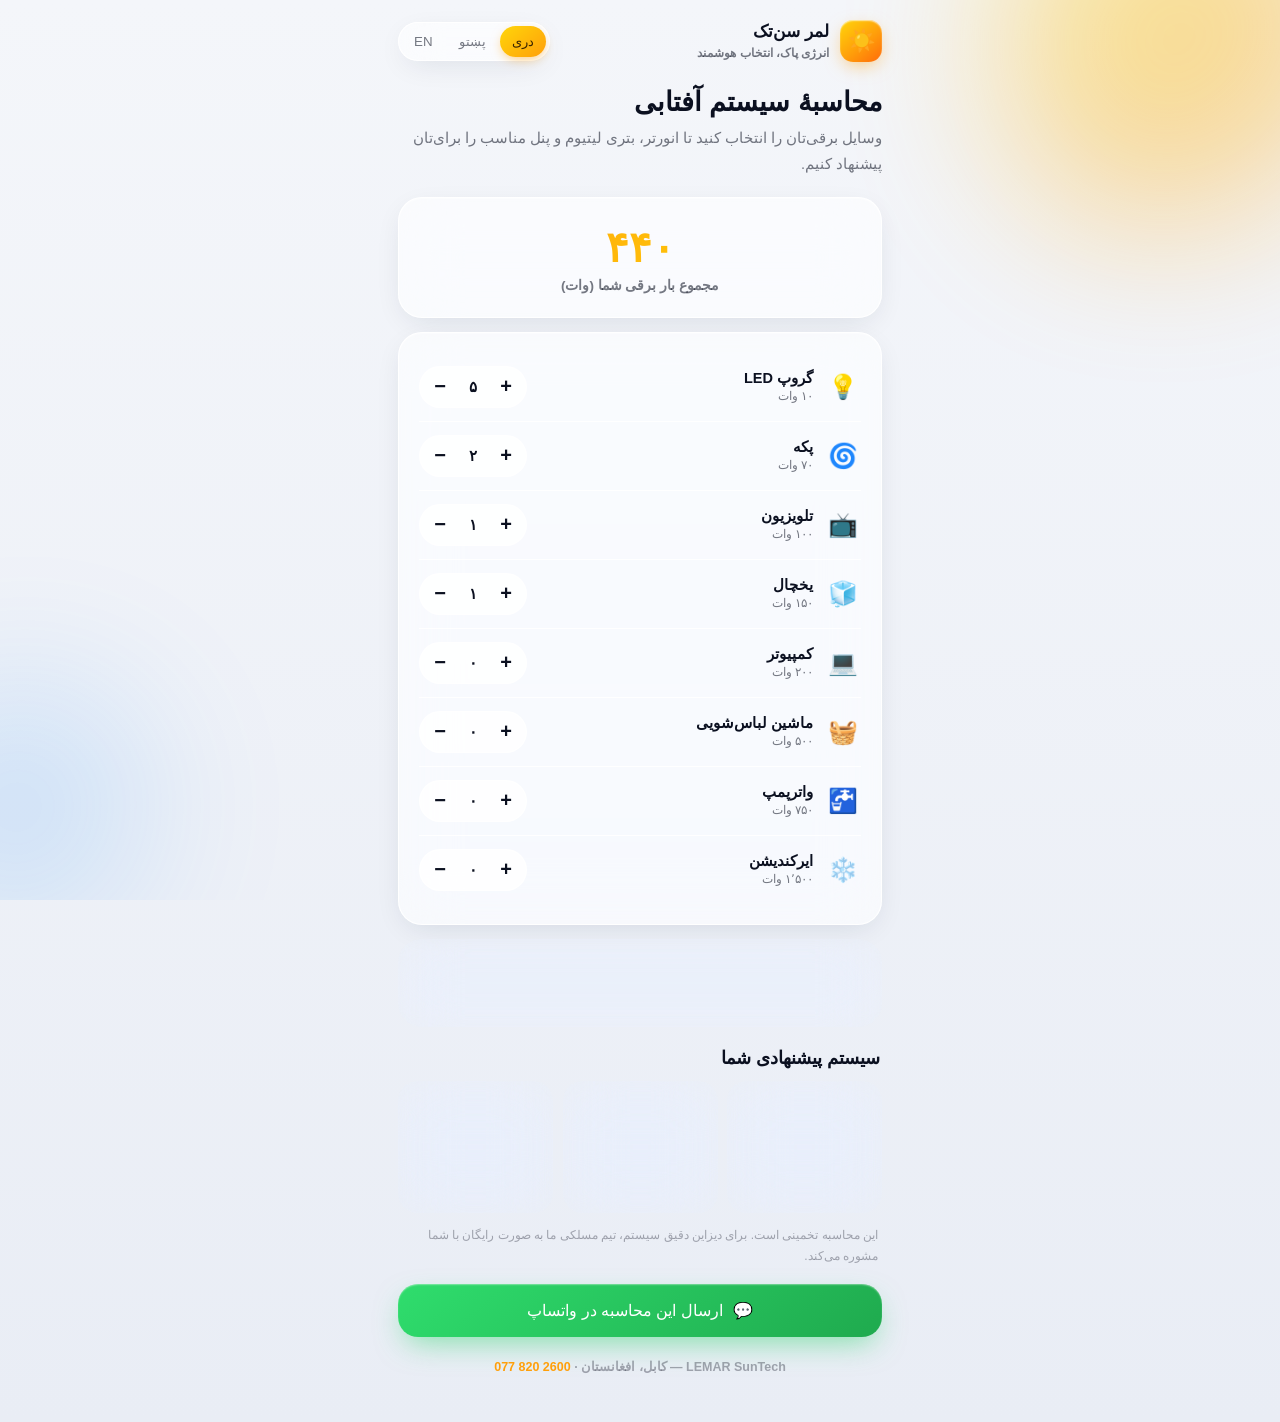
==== calculator.html @ 562a48d6 "Add standalone trilingual solar system calculator page calculator.html is a self-contained page (no " ====
<!DOCTYPE html>
<html lang="fa-AF" dir="rtl">
<head>
<meta charset="UTF-8">
<meta name="viewport" content="width=device-width, initial-scale=1.0, viewport-fit=cover">
<meta name="theme-color" content="#0a0e1a">
<meta name="description" content="LEMAR SunTech solar system calculator — find the right inverter, lithium battery and solar panels for your home.">
<title>محاسبهٔ سیستم آفتابی | LEMAR SunTech</title>
<style>
  :root {
    --bg: #f4f6fa;
    --bg-deep: #e9edf5;
    --text: #0b1020;
    --text-2: rgba(11,16,32,.56);
    --text-3: rgba(11,16,32,.34);
    --glass: rgba(255,255,255,.62);
    --glass-strong: rgba(255,255,255,.82);
    --glass-border: rgba(255,255,255,.95);
    --glass-inner: rgba(255,255,255,.4);
    --accent: #ff9f0a;
    --accent-2: #ffd60a;
    --green: #30d158;
    --whatsapp: #25d366;
    --blue: #0a84ff;
    --shadow: 0 18px 50px -12px rgba(20,30,60,.2);
    --shadow-soft: 0 8px 30px -8px rgba(20,30,60,.12);
  }
  @media (prefers-color-scheme: dark) {
    :root {
      --bg: #0a0e1a;
      --bg-deep: #060912;
      --text: #f5f7fa;
      --text-2: rgba(245,247,250,.56);
      --text-3: rgba(245,247,250,.32);
      --glass: rgba(30,38,60,.45);
      --glass-strong: rgba(36,44,70,.65);
      --glass-border: rgba(255,255,255,.14);
      --glass-inner: rgba(255,255,255,.06);
      --shadow: 0 18px 50px -12px rgba(0,0,0,.55);
      --shadow-soft: 0 8px 30px -8px rgba(0,0,0,.4);
    }
  }

  * { margin:0; padding:0; box-sizing:border-box; -webkit-tap-highlight-color:transparent; }
  body {
    font-family: -apple-system, BlinkMacSystemFont, "SF Pro Display", "Segoe UI", "Noto Naskh Arabic", Tahoma, Arial, sans-serif;
    background: linear-gradient(180deg, var(--bg), var(--bg-deep));
    color: var(--text);
    min-height: 100dvh;
    -webkit-font-smoothing: antialiased;
  }
  body[dir="ltr"] { font-family: -apple-system, BlinkMacSystemFont, "SF Pro Display", "Segoe UI", Roboto, Arial, sans-serif; }

  /* Ambient orbs */
  .ambient { position:fixed; inset:0; z-index:0; overflow:hidden; pointer-events:none; }
  .orb { position:absolute; border-radius:50%; filter:blur(80px); opacity:.42; animation:drift 20s ease-in-out infinite alternate; }
  .orb.a { width:380px; height:380px; background:radial-gradient(circle at 35% 35%, #ffd60a, #ff9f0a 60%, transparent 75%); top:-140px; inset-inline-start:-100px; }
  .orb.b { width:300px; height:300px; background:radial-gradient(circle at 40% 40%, #0a84ff, transparent 70%); bottom:-80px; inset-inline-end:-110px; opacity:.25; animation-delay:-8s; }
  @keyframes drift { to { transform:translate(30px,26px) scale(1.1); } }

  .wrap { position:relative; z-index:1; max-width:520px; margin:0 auto; padding:20px 18px 48px; }

  /* Header */
  .head { display:flex; align-items:center; justify-content:space-between; gap:10px; margin-bottom:22px; }
  .brand { display:flex; align-items:center; gap:11px; }
  .brand-mark {
    width:42px; height:42px; border-radius:13px; flex-shrink:0;
    background: linear-gradient(140deg,#ffd60a,#ff9f0a 55%,#ff6b0a);
    display:grid; place-items:center; font-size:22px;
    box-shadow: 0 6px 18px -4px rgba(255,159,10,.55), inset 0 1px 1.5px rgba(255,255,255,.7);
  }
  .brand h1 { font-size:17px; font-weight:800; line-height:1.3; }
  .brand small { font-size:11.5px; color:var(--text-2); font-weight:600; }

  .lang {
    display:flex; gap:2px; padding:3px; border-radius:100px;
    background:var(--glass); border:1px solid var(--glass-border);
    backdrop-filter:blur(20px) saturate(1.6); -webkit-backdrop-filter:blur(20px) saturate(1.6);
    box-shadow:var(--shadow-soft);
  }
  .lang button {
    border:none; background:transparent; color:var(--text-2);
    font:700 12px/1 inherit; font-family:inherit; padding:8px 12px; border-radius:100px; cursor:pointer;
    transition:all .25s cubic-bezier(.32,.72,.28,1);
  }
  .lang button.on { background:linear-gradient(140deg,#ffd60a,#ff9f0a); color:#3a2400; box-shadow:0 4px 12px -3px rgba(255,159,10,.6); }

  .title { font-size:27px; font-weight:800; line-height:1.35; margin-bottom:6px; }
  .sub { font-size:14.5px; color:var(--text-2); font-weight:500; line-height:1.75; margin-bottom:20px; }

  /* Cards */
  .card {
    background:var(--glass);
    border:1px solid var(--glass-border);
    border-radius:24px; padding:20px; margin-bottom:14px;
    backdrop-filter:blur(28px) saturate(1.7); -webkit-backdrop-filter:blur(28px) saturate(1.7);
    box-shadow:var(--shadow-soft), inset 0 1px 1px var(--glass-inner);
  }

  .total { text-align:center; padding:24px 20px; }
  .total .big {
    font-size:42px; font-weight:800; line-height:1.25;
    background:linear-gradient(120deg,#ff9f0a,#ffd60a);
    -webkit-background-clip:text; background-clip:text; -webkit-text-fill-color:transparent;
  }
  .total .cap { font-size:13.5px; color:var(--text-2); font-weight:600; margin-top:2px; }

  /* Appliances */
  .appliance { display:flex; align-items:center; gap:12px; padding:13px 0; }
  .appliance + .appliance { border-top:1px solid var(--glass-border); }
  .a-icon { font-size:24px; width:36px; text-align:center; flex-shrink:0; }
  .a-body { flex:1; min-width:0; }
  .a-body h5 { font-size:14.5px; font-weight:700; }
  .a-body small { font-size:12px; color:var(--text-2); font-weight:500; }
  .stepper { display:flex; align-items:center; gap:2px; flex-shrink:0; direction:ltr;
    background:var(--glass-strong); border:1px solid var(--glass-border); border-radius:100px; padding:3px; }
  .stepper button {
    width:34px; height:34px; border:none; border-radius:50%;
    background:transparent; color:var(--text); font-size:20px; font-weight:600; cursor:pointer;
    display:grid; place-items:center;
    transition:background .2s, transform .15s;
  }
  .stepper button:active { background:rgba(255,159,10,.25); transform:scale(.85); }
  .cnt { min-width:28px; text-align:center; font-size:15px; font-weight:800; }

  /* Slider */
  .slider-top { display:flex; justify-content:space-between; font-size:14px; font-weight:700; margin-bottom:12px; }
  .slider-top b { color:var(--accent); }
  input[type=range] {
    width:100%; appearance:none; -webkit-appearance:none; height:6px; border-radius:100px; direction:ltr;
    background:linear-gradient(90deg,var(--accent) var(--fill,50%), rgba(120,130,160,.28) var(--fill,50%));
    outline:none;
  }
  input[type=range]::-webkit-slider-thumb {
    appearance:none; -webkit-appearance:none; width:28px; height:28px; border-radius:50%;
    background:#fff; border:.5px solid rgba(0,0,0,.06);
    box-shadow:0 4px 12px rgba(0,0,0,.22), 0 1px 3px rgba(0,0,0,.12); cursor:pointer;
  }

  /* Results */
  .rhead { font-size:18px; font-weight:800; margin:20px 2px 12px; }
  .results { display:grid; grid-template-columns:repeat(3,1fr); gap:10px; }
  .fact { text-align:center; padding:17px 6px; margin:0; border-radius:20px; }
  .fact .f-ic { font-size:22px; margin-bottom:7px; }
  .fact .f-val { font-size:15.5px; font-weight:800; line-height:1.4; min-height:2.8em; display:flex; align-items:center; justify-content:center; }
  .fact .f-lbl { font-size:10.5px; color:var(--text-2); font-weight:600; margin-top:4px; line-height:1.5; }

  .note { font-size:12px; color:var(--text-3); font-weight:500; line-height:1.8; margin:12px 4px 0; }

  /* CTA */
  .wa {
    width:100%; padding:17px; border:none; border-radius:20px;
    display:flex; align-items:center; justify-content:center; gap:10px;
    font:700 16px/1 inherit; font-family:inherit; color:#fff; text-decoration:none;
    background:linear-gradient(140deg,#2fdd6d,#1faa4e);
    box-shadow:0 12px 30px -8px rgba(37,211,102,.55), inset 0 1px 1.5px rgba(255,255,255,.4);
    cursor:pointer; margin-top:16px;
    transition:transform .2s cubic-bezier(.32,.72,.28,1);
  }
  .wa:active { transform:scale(.97); }

  .foot { text-align:center; margin-top:22px; font-size:12.5px; color:var(--text-3); font-weight:600; }
  .foot a { color:var(--accent); text-decoration:none; font-weight:700; }
</style>
</head>
<body>

<div class="ambient"><div class="orb a"></div><div class="orb b"></div></div>

<div class="wrap">

  <div class="head">
    <div class="brand">
      <div class="brand-mark">☀️</div>
      <div>
        <h1 id="t-brand">لمر سن‌تک</h1>
        <small id="t-tagline">انرژی پاک، انتخاب هوشمند</small>
      </div>
    </div>
    <div class="lang" id="lang">
      <button data-lang="fa" class="on">دری</button>
      <button data-lang="ps">پښتو</button>
      <button data-lang="en">EN</button>
    </div>
  </div>

  <h2 class="title" id="t-title">محاسبهٔ سیستم آفتابی</h2>
  <p class="sub" id="t-sub">وسایل برقی‌تان را انتخاب کنید تا انورتر، بتری لیتیوم و پنل مناسب را برای‌تان پیشنهاد کنیم.</p>

  <div class="card total">
    <div class="big" id="total-load">۰</div>
    <div class="cap" id="t-total">مجموع بار برقی شما (وات)</div>
  </div>

  <div class="card" id="appliances"></div>

  <div class="card">
    <div class="slider-top"><span id="t-backup">ساعت‌های برق پشتیبان (بتری)</span><b id="backup-val">۶</b></div>
    <input type="range" id="backup" min="2" max="12" step="1" value="6">
  </div>

  <div class="rhead" id="t-rec">سیستم پیشنهادی شما</div>
  <div class="results">
    <div class="card fact">
      <div class="f-ic">⚡️</div>
      <div class="f-val" id="rec-inverter">—</div>
      <div class="f-lbl" id="t-inv">انورتر هایبرید</div>
    </div>
    <div class="card fact">
      <div class="f-ic">🔋</div>
      <div class="f-val" id="rec-battery">—</div>
      <div class="f-lbl" id="t-bat">بتری لیتیوم LiFePO4</div>
    </div>
    <div class="card fact">
      <div class="f-ic">☀️</div>
      <div class="f-val" id="rec-panels">—</div>
      <div class="f-lbl" id="t-pan">پنل ۵۵۰ واته</div>
    </div>
  </div>

  <p class="note" id="t-note">این محاسبه تخمینی است. برای دیزاین دقیق سیستم، تیم مسلکی ما به صورت رایگان با شما مشوره می‌کند.</p>

  <a class="wa" id="calc-wa" href="#" target="_blank" rel="noopener"><span>💬</span><span id="t-wa">ارسال این محاسبه در واتساپ</span></a>

  <div class="foot">
    <span id="t-foot">LEMAR SunTech — کابل، افغانستان</span> ·
    <a href="tel:+93778202600" dir="ltr">077 820 2600</a>
  </div>

</div>

<script>
/* ================= i18n ================= */
const I18N = {
  fa: {
    dir:"rtl", lang:"fa-AF", digits:true,
    brand:"لمر سن‌تک", tagline:"انرژی پاک، انتخاب هوشمند",
    title:"محاسبهٔ سیستم آفتابی",
    sub:"وسایل برقی‌تان را انتخاب کنید تا انورتر، بتری لیتیوم و پنل مناسب را برای‌تان پیشنهاد کنیم.",
    total:"مجموع بار برقی شما (وات)",
    backup:"ساعت‌های برق پشتیبان (بتری)",
    rec:"سیستم پیشنهادی شما",
    inv:"انورتر هایبرید", bat:"بتری لیتیوم LiFePO4", pan:"پنل ۵۵۰ واته",
    note:"این محاسبه تخمینی است. برای دیزاین دقیق سیستم، تیم مسلکی ما به صورت رایگان با شما مشوره می‌کند.",
    wa:"ارسال این محاسبه در واتساپ",
    foot:"LEMAR SunTech — کابل، افغانستان",
    watt:"وات", hour:"ساعت", kw:"کیلووات", kwh:"کیلووات‌ساعت", pcs:"عدد",
    kwPlus:"+۲۰ کیلووات", kwhPlus:"+۳۰ کیلووات‌ساعت",
    appliances:["گروپ LED","پکه","تلویزیون","یخچال","کمپیوتر","ماشین لباس‌شویی","واترپمپ","ایرکندیشن"],
    msg:(w,i,b,p,h)=>`سلام لمر سن‌تک!\nمن سیستم آفتابی ضرورت دارم:\n• مجموع بار: ${w} وات\n• انورتر: ${i}\n• بتری لیتیوم: ${b}\n• پنل ۵۵۰ واته: ${p}\n• برق پشتیبان: ${h} ساعت\nلطفاً قیمت بدهید. تشکر!`,
    msgEmpty:"سلام، من به مشورهٔ رایگان برای سیستم آفتابی ضرورت دارم."
  },
  ps: {
    dir:"rtl", lang:"ps-AF", digits:true,
    brand:"لمر سن‌ټیک", tagline:"پاکه انرژي، هوښیاره انتخاب",
    title:"د لمریز سیستم محاسبه",
    sub:"خپل برقي وسایل وټاکئ ترڅو مناسب انورټر، لیتیم بیټرۍ او پنل درته وړاندیز کړو.",
    total:"ستاسو د برق ټول بار (واټ)",
    backup:"د بیک‌اپ برق ساعتونه (بیټرۍ)",
    rec:"ستاسو وړاندیز شوی سیستم",
    inv:"هایبرید انورټر", bat:"لیتیم بیټرۍ LiFePO4", pan:"۵۵۰ واټه پنل",
    note:"دا محاسبه اټکلي ده. د دقیق سیستم ډیزاین لپاره، زموږ مسلکي ټیم وړیا مشوره درکوي.",
    wa:"دا محاسبه په واټساپ ولېږئ",
    foot:"LEMAR SunTech — کابل، افغانستان",
    watt:"واټ", hour:"ساعته", kw:"کیلوواټ", kwh:"کیلوواټ‌ساعت", pcs:"دانې",
    kwPlus:"+۲۰ کیلوواټ", kwhPlus:"+۳۰ کیلوواټ‌ساعت",
    appliances:["LED څراغ","پکه","تلویزیون","یخچال","کمپیوټر","د کالیو مینځلو ماشین","د اوبو پمپ","ایرکنډیشن"],
    msg:(w,i,b,p,h)=>`سلام لمر سن‌ټیک!\nزه لمریز سیستم ته اړتیا لرم:\n• ټول بار: ${w} واټ\n• انورټر: ${i}\n• لیتیم بیټرۍ: ${b}\n• ۵۵۰ واټه پنل: ${p}\n• بیک‌اپ برق: ${h} ساعته\nمهرباني وکړئ قیمت راکړئ. مننه!`,
    msgEmpty:"سلام، زه د لمریز سیستم لپاره وړیا مشورې ته اړتیا لرم."
  },
  en: {
    dir:"ltr", lang:"en", digits:false,
    brand:"LEMAR SunTech", tagline:"Clean Energy, Smart Choice",
    title:"Solar System Calculator",
    sub:"Select your appliances and we'll recommend the right inverter, lithium battery and solar panels for you.",
    total:"Your total electrical load (Watts)",
    backup:"Backup hours (battery)",
    rec:"Your recommended system",
    inv:"Hybrid Inverter", bat:"LiFePO4 Lithium Battery", pan:"550W Solar Panels",
    note:"This is an estimate. For an exact system design, our professional team offers free consultation.",
    wa:"Send this calculation on WhatsApp",
    foot:"LEMAR SunTech — Kabul, Afghanistan",
    watt:"W", hour:"h", kw:"kW", kwh:"kWh", pcs:"pcs",
    kwPlus:"20+ kW", kwhPlus:"30+ kWh",
    appliances:["LED Light","Fan","Television","Refrigerator","Computer","Washing Machine","Water Pump","Air Conditioner"],
    msg:(w,i,b,p,h)=>`Hello LEMAR SunTech!\nI need a solar system:\n• Total load: ${w} W\n• Inverter: ${i}\n• Lithium battery: ${b}\n• 550W panels: ${p}\n• Backup: ${h} hours\nPlease send me a quote. Thanks!`,
    msgEmpty:"Hello, I would like a free consultation for a solar system."
  }
};

const WA_NUMBER = "93778202600";
const APPLIANCES = [
  { icon:"💡", watts:10,   start:5 },
  { icon:"🌀", watts:70,   start:2 },
  { icon:"📺", watts:100,  start:1 },
  { icon:"🧊", watts:150,  start:1 },
  { icon:"💻", watts:200,  start:0 },
  { icon:"🧺", watts:500,  start:0 },
  { icon:"🚰", watts:750,  start:0 },
  { icon:"❄️", watts:1500, start:0 },
];

let LANG = "fa";
const counts = APPLIANCES.map(a => a.start);
const $ = id => document.getElementById(id);
const T = () => I18N[LANG];
const fmt = n => {
  const s = Number(n).toLocaleString("en-US");
  return T().digits ? s.replace(/\d/g, d => "۰۱۲۳۴۵۶۷۸۹"[d]).replace(/,/g, "٬") : s;
};
const waLink = msg => `https://wa.me/${WA_NUMBER}?text=${encodeURIComponent(msg)}`;

/* ---------- Render appliances ---------- */
function renderAppliances() {
  $("appliances").innerHTML = APPLIANCES.map((a, i) => `
    <div class="appliance">
      <div class="a-icon">${a.icon}</div>
      <div class="a-body">
        <h5>${T().appliances[i]}</h5>
        <small>${fmt(a.watts)} ${T().watt}</small>
      </div>
      <div class="stepper">
        <button onclick="bump(${i},-1)" aria-label="−">−</button>
        <span class="cnt" id="cnt-${i}">${fmt(counts[i])}</span>
        <button onclick="bump(${i},1)" aria-label="+">+</button>
      </div>
    </div>`).join("");
}

/* ---------- Language switch ---------- */
function setLang(l) {
  LANG = l;
  const t = T();
  document.documentElement.lang = t.lang;
  document.documentElement.dir = t.dir;
  document.body.setAttribute("dir", t.dir);
  $("t-brand").textContent = t.brand;
  $("t-tagline").textContent = t.tagline;
  $("t-title").textContent = t.title;
  $("t-sub").textContent = t.sub;
  $("t-total").textContent = t.total;
  $("t-backup").textContent = t.backup;
  $("t-rec").textContent = t.rec;
  $("t-inv").textContent = t.inv;
  $("t-bat").textContent = t.bat;
  $("t-pan").textContent = t.pan;
  $("t-note").textContent = t.note;
  $("t-wa").textContent = t.wa;
  $("t-foot").textContent = t.foot;
  document.title = t.title + " | LEMAR SunTech";
  document.querySelectorAll("#lang button").forEach(b =>
    b.classList.toggle("on", b.dataset.lang === l));
  renderAppliances();
  calc();
}
$("lang").addEventListener("click", e => {
  const b = e.target.closest("button");
  if (b) setLang(b.dataset.lang);
});

/* ---------- Stepper ---------- */
function bump(i, d) {
  counts[i] = Math.max(0, Math.min(30, counts[i] + d));
  $("cnt-" + i).textContent = fmt(counts[i]);
  if (navigator.vibrate) navigator.vibrate(6);
  calc();
}

/* ---------- Calculation ---------- */
const backup = $("backup");
function fillTrack(el) {
  el.style.setProperty("--fill", ((el.value - el.min) / (el.max - el.min)) * 100 + "%");
}
function pickSize(need, sizes, unit, plus) {
  for (const s of sizes) if (s >= need) return fmt(s) + " " + unit;
  return plus;
}
function calc() {
  fillTrack(backup);
  const t = T();
  const hours = +backup.value;
  $("backup-val").textContent = fmt(hours) + " " + t.hour;

  const totalW = APPLIANCES.reduce((s, a, i) => s + a.watts * counts[i], 0);
  $("total-load").textContent = fmt(totalW);

  if (totalW === 0) {
    ["rec-inverter","rec-battery","rec-panels"].forEach(id => $(id).textContent = "—");
    $("calc-wa").href = waLink(t.msgEmpty);
    return;
  }

  const invTxt = pickSize(totalW * 1.3 / 1000, [3,5,8,12,20], t.kw, t.kwPlus);
  const batTxt = pickSize((totalW * hours / 1000) / 0.8, [5,10,15,20,30], t.kwh, t.kwhPlus);
  const panels = Math.max(2, Math.ceil((totalW * 8 / 1000) / 2.75));
  const panTxt = fmt(panels) + " " + t.pcs;

  $("rec-inverter").textContent = invTxt;
  $("rec-battery").textContent  = batTxt;
  $("rec-panels").textContent   = panTxt;
  $("calc-wa").href = waLink(t.msg(fmt(totalW), invTxt, batTxt, panTxt, fmt(hours)));
}
backup.addEventListener("input", calc);

/* ---------- Init ---------- */
setLang("fa");
</script>
</body>
</html>
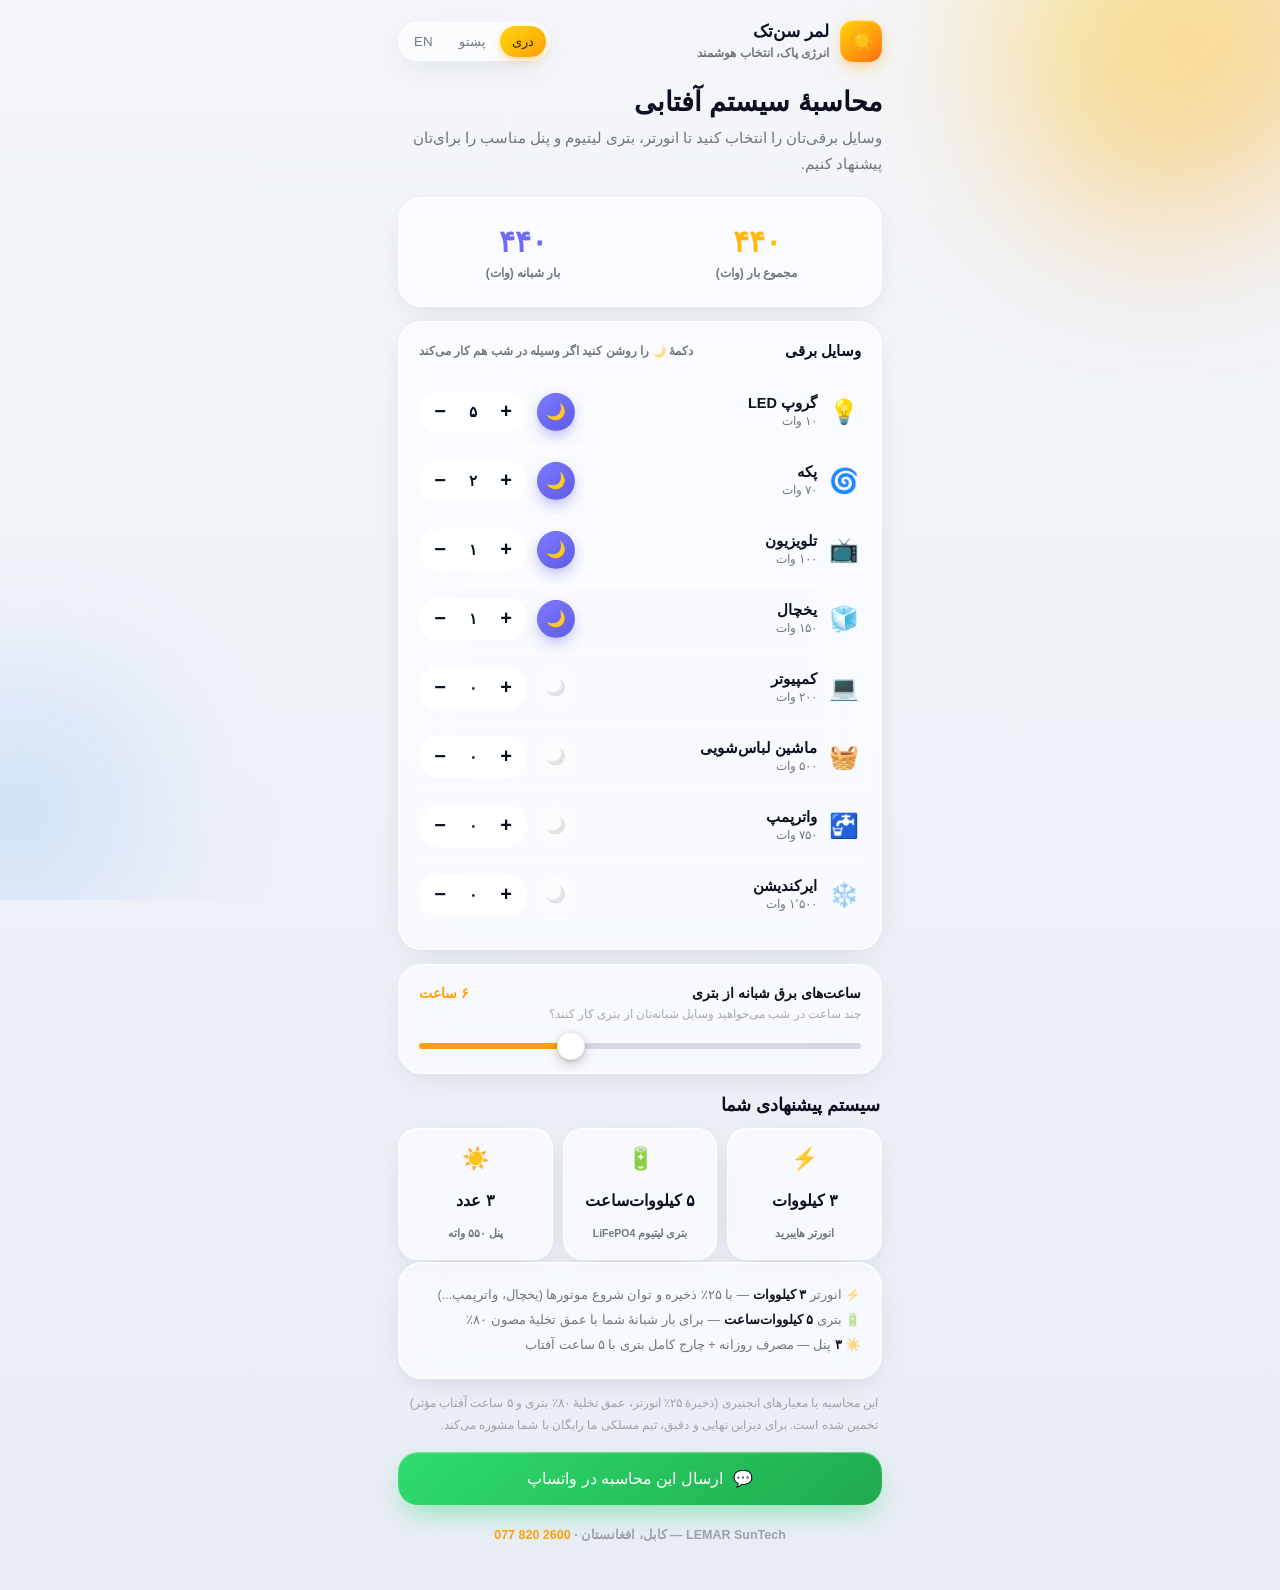
==== commit d411d31d: "Sync calculator v2 with night-load sizing from website repo Co-Authored-By: Claude Fable 5 <noreply@" ====
--- a/calculator.html
+++ b/calculator.html
@@ -22,6 +22,7 @@
     --green: #30d158;
     --whatsapp: #25d366;
     --blue: #0a84ff;
+    --night: #5e5ce6;
     --shadow: 0 18px 50px -12px rgba(20,30,60,.2);
     --shadow-soft: 0 8px 30px -8px rgba(20,30,60,.12);
   }
@@ -36,6 +37,7 @@
       --glass-strong: rgba(36,44,70,.65);
       --glass-border: rgba(255,255,255,.14);
       --glass-inner: rgba(255,255,255,.06);
+      --night: #7d7aff;
       --shadow: 0 18px 50px -12px rgba(0,0,0,.55);
       --shadow-soft: 0 8px 30px -8px rgba(0,0,0,.4);
     }
@@ -62,7 +64,7 @@
 
   /* Header */
   .head { display:flex; align-items:center; justify-content:space-between; gap:10px; margin-bottom:22px; }
-  .brand { display:flex; align-items:center; gap:11px; }
+  .brand { display:flex; align-items:center; gap:11px; text-decoration:none; color:inherit; }
   .brand-mark {
     width:42px; height:42px; border-radius:13px; flex-shrink:0;
     background: linear-gradient(140deg,#ffd60a,#ff9f0a 55%,#ff6b0a);
@@ -97,21 +99,46 @@
     box-shadow:var(--shadow-soft), inset 0 1px 1px var(--glass-inner);
   }
 
-  .total { text-align:center; padding:24px 20px; }
-  .total .big {
-    font-size:42px; font-weight:800; line-height:1.25;
+  /* Totals */
+  .totals { display:grid; grid-template-columns:1fr 1fr; gap:0; padding:20px 8px; }
+  .totals .t-cell { text-align:center; padding:4px 6px; }
+  .totals .t-cell + .t-cell { border-inline-start:1px solid var(--glass-border); }
+  .totals .big {
+    font-size:30px; font-weight:800; line-height:1.3;
     background:linear-gradient(120deg,#ff9f0a,#ffd60a);
     -webkit-background-clip:text; background-clip:text; -webkit-text-fill-color:transparent;
   }
-  .total .cap { font-size:13.5px; color:var(--text-2); font-weight:600; margin-top:2px; }
+  .totals .night-cell .big { background:linear-gradient(120deg,#7d7aff,#5e5ce6); -webkit-background-clip:text; background-clip:text; }
+  .totals .cap { font-size:12px; color:var(--text-2); font-weight:600; margin-top:3px; line-height:1.5; }
+
+  /* Appliance list header */
+  .list-head { display:flex; align-items:center; justify-content:space-between; gap:8px; margin-bottom:4px; padding-bottom:12px; border-bottom:1px solid var(--glass-border); }
+  .list-head h4 { font-size:15px; font-weight:800; flex-shrink:0; }
+  .list-head small { font-size:11.5px; color:var(--text-2); font-weight:600; line-height:1.6; text-align:end; }
 
   /* Appliances */
-  .appliance { display:flex; align-items:center; gap:12px; padding:13px 0; }
+  .appliance { display:flex; align-items:center; gap:10px; padding:13px 0; }
   .appliance + .appliance { border-top:1px solid var(--glass-border); }
-  .a-icon { font-size:24px; width:36px; text-align:center; flex-shrink:0; }
+  .a-icon { font-size:24px; width:34px; text-align:center; flex-shrink:0; }
   .a-body { flex:1; min-width:0; }
   .a-body h5 { font-size:14.5px; font-weight:700; }
   .a-body small { font-size:12px; color:var(--text-2); font-weight:500; }
+
+  .night-toggle {
+    width:38px; height:38px; border-radius:50%; flex-shrink:0; cursor:pointer;
+    border:1px solid var(--glass-border); background:var(--glass-strong);
+    display:grid; place-items:center; font-size:16px;
+    filter:grayscale(1); opacity:.45;
+    transition:all .25s cubic-bezier(.32,.72,.28,1);
+  }
+  .night-toggle.on {
+    filter:none; opacity:1;
+    background:linear-gradient(140deg,#7d7aff,#5e5ce6);
+    border-color:transparent;
+    box-shadow:0 6px 16px -4px rgba(94,92,230,.6);
+  }
+  .night-toggle:active { transform:scale(.85); }
+
   .stepper { display:flex; align-items:center; gap:2px; flex-shrink:0; direction:ltr;
     background:var(--glass-strong); border:1px solid var(--glass-border); border-radius:100px; padding:3px; }
   .stepper button {
@@ -124,8 +151,9 @@
   .cnt { min-width:28px; text-align:center; font-size:15px; font-weight:800; }
 
   /* Slider */
-  .slider-top { display:flex; justify-content:space-between; font-size:14px; font-weight:700; margin-bottom:12px; }
-  .slider-top b { color:var(--accent); }
+  .slider-top { display:flex; justify-content:space-between; gap:10px; font-size:14px; font-weight:700; margin-bottom:4px; }
+  .slider-top b { color:var(--accent); flex-shrink:0; }
+  .slider-hint { font-size:11.5px; color:var(--text-3); font-weight:500; line-height:1.6; margin-bottom:12px; }
   input[type=range] {
     width:100%; appearance:none; -webkit-appearance:none; height:6px; border-radius:100px; direction:ltr;
     background:linear-gradient(90deg,var(--accent) var(--fill,50%), rgba(120,130,160,.28) var(--fill,50%));
@@ -145,6 +173,8 @@
   .fact .f-val { font-size:15.5px; font-weight:800; line-height:1.4; min-height:2.8em; display:flex; align-items:center; justify-content:center; }
   .fact .f-lbl { font-size:10.5px; color:var(--text-2); font-weight:600; margin-top:4px; line-height:1.5; }
 
+  .why { font-size:12.5px; color:var(--text-2); font-weight:500; line-height:2; margin-top:2px; }
+  .why b { color:var(--text); }
   .note { font-size:12px; color:var(--text-3); font-weight:500; line-height:1.8; margin:12px 4px 0; }
 
   /* CTA */
@@ -170,13 +200,13 @@
 <div class="wrap">
 
   <div class="head">
-    <div class="brand">
+    <a class="brand" href="index.html" title="LEMAR SunTech">
       <div class="brand-mark">☀️</div>
       <div>
         <h1 id="t-brand">لمر سن‌تک</h1>
         <small id="t-tagline">انرژی پاک، انتخاب هوشمند</small>
       </div>
-    </div>
+    </a>
     <div class="lang" id="lang">
       <button data-lang="fa" class="on">دری</button>
       <button data-lang="ps">پښتو</button>
@@ -187,16 +217,29 @@
   <h2 class="title" id="t-title">محاسبهٔ سیستم آفتابی</h2>
   <p class="sub" id="t-sub">وسایل برقی‌تان را انتخاب کنید تا انورتر، بتری لیتیوم و پنل مناسب را برای‌تان پیشنهاد کنیم.</p>
 
-  <div class="card total">
-    <div class="big" id="total-load">۰</div>
-    <div class="cap" id="t-total">مجموع بار برقی شما (وات)</div>
+  <div class="card totals">
+    <div class="t-cell">
+      <div class="big" id="total-load">۰</div>
+      <div class="cap" id="t-total">مجموع بار (وات)</div>
+    </div>
+    <div class="t-cell night-cell">
+      <div class="big" id="night-load">۰</div>
+      <div class="cap" id="t-night-total">بار شبانه (وات)</div>
+    </div>
   </div>
 
-  <div class="card" id="appliances"></div>
-
   <div class="card">
-    <div class="slider-top"><span id="t-backup">ساعت‌های برق پشتیبان (بتری)</span><b id="backup-val">۶</b></div>
-    <input type="range" id="backup" min="2" max="12" step="1" value="6">
+    <div class="list-head">
+      <h4 id="t-appl">وسایل برقی</h4>
+      <small id="t-appl-hint">دکمهٔ 🌙 را روشن کنید اگر وسیله در شب هم کار می‌کند</small>
+    </div>
+    <div id="appliances"></div>
+  </div>
+
+  <div class="card">
+    <div class="slider-top"><span id="t-backup">ساعت‌های برق شبانه از بتری</span><b id="backup-val">۶</b></div>
+    <div class="slider-hint" id="t-backup-hint">چند ساعت در شب می‌خواهید وسایل شبانه‌تان از بتری کار کنند؟</div>
+    <input type="range" id="backup" min="2" max="14" step="1" value="6">
   </div>
 
   <div class="rhead" id="t-rec">سیستم پیشنهادی شما</div>
@@ -218,7 +261,9 @@
     </div>
   </div>
 
-  <p class="note" id="t-note">این محاسبه تخمینی است. برای دیزاین دقیق سیستم، تیم مسلکی ما به صورت رایگان با شما مشوره می‌کند.</p>
+  <div class="card why" id="explain" style="display:none;"></div>
+
+  <p class="note" id="t-note">این محاسبه با معیارهای انجنیری (ذخیرهٔ ۲۵٪ انورتر، عمق تخلیهٔ ۸۰٪ بتری و ۵ ساعت آفتاب مؤثر) تخمین شده است. برای دیزاین نهایی و دقیق، تیم مسلکی ما رایگان با شما مشوره می‌کند.</p>
 
   <a class="wa" id="calc-wa" href="#" target="_blank" rel="noopener"><span>💬</span><span id="t-wa">ارسال این محاسبه در واتساپ</span></a>
 
@@ -230,6 +275,7 @@
 </div>
 
 <script>
+"use strict";
 /* ================= i18n ================= */
 const I18N = {
   fa: {
@@ -237,17 +283,22 @@
     brand:"لمر سن‌تک", tagline:"انرژی پاک، انتخاب هوشمند",
     title:"محاسبهٔ سیستم آفتابی",
     sub:"وسایل برقی‌تان را انتخاب کنید تا انورتر، بتری لیتیوم و پنل مناسب را برای‌تان پیشنهاد کنیم.",
-    total:"مجموع بار برقی شما (وات)",
-    backup:"ساعت‌های برق پشتیبان (بتری)",
+    total:"مجموع بار (وات)", nightTotal:"بار شبانه (وات)",
+    appl:"وسایل برقی",
+    applHint:"دکمهٔ 🌙 را روشن کنید اگر وسیله در شب هم کار می‌کند",
+    backup:"ساعت‌های برق شبانه از بتری",
+    backupHint:"چند ساعت در شب می‌خواهید وسایل شبانه‌تان از بتری کار کنند؟",
     rec:"سیستم پیشنهادی شما",
     inv:"انورتر هایبرید", bat:"بتری لیتیوم LiFePO4", pan:"پنل ۵۵۰ واته",
-    note:"این محاسبه تخمینی است. برای دیزاین دقیق سیستم، تیم مسلکی ما به صورت رایگان با شما مشوره می‌کند.",
+    note:"این محاسبه با معیارهای انجنیری (ذخیرهٔ ۲۵٪ انورتر، عمق تخلیهٔ ۸۰٪ بتری و ۵ ساعت آفتاب مؤثر) تخمین شده است. برای دیزاین نهایی و دقیق، تیم مسلکی ما رایگان با شما مشوره می‌کند.",
     wa:"ارسال این محاسبه در واتساپ",
     foot:"LEMAR SunTech — کابل، افغانستان",
     watt:"وات", hour:"ساعت", kw:"کیلووات", kwh:"کیلووات‌ساعت", pcs:"عدد",
     kwPlus:"+۲۰ کیلووات", kwhPlus:"+۳۰ کیلووات‌ساعت",
+    explain:(inv,bat,pan)=>`⚡️ انورتر <b>${inv}</b> — با ۲۵٪ ذخیره و توان شروع موتورها (یخچال، واترپمپ...)<br>🔋 بتری <b>${bat}</b> — برای بار شبانهٔ شما با عمق تخلیهٔ مصون ۸۰٪<br>☀️ <b>${pan}</b> پنل — مصرف روزانه + چارج کامل بتری با ۵ ساعت آفتاب`,
+    noNight:"هیچ وسیله‌ای برای شب انتخاب نشده — دکمهٔ 🌙 وسایل شبانه را روشن کنید تا بتری دقیق محاسبه شود.",
     appliances:["گروپ LED","پکه","تلویزیون","یخچال","کمپیوتر","ماشین لباس‌شویی","واترپمپ","ایرکندیشن"],
-    msg:(w,i,b,p,h)=>`سلام لمر سن‌تک!\nمن سیستم آفتابی ضرورت دارم:\n• مجموع بار: ${w} وات\n• انورتر: ${i}\n• بتری لیتیوم: ${b}\n• پنل ۵۵۰ واته: ${p}\n• برق پشتیبان: ${h} ساعت\nلطفاً قیمت بدهید. تشکر!`,
+    msg:(w,nw,i,b,p,h)=>`سلام لمر سن‌تک!\nمن سیستم آفتابی ضرورت دارم:\n• مجموع بار: ${w} وات\n• بار شبانه: ${nw} وات (${h} ساعت از بتری)\n• انورتر پیشنهادی: ${i}\n• بتری لیتیوم: ${b}\n• پنل ۵۵۰ واته: ${p}\nلطفاً قیمت و مشورهٔ دقیق بدهید. تشکر!`,
     msgEmpty:"سلام، من به مشورهٔ رایگان برای سیستم آفتابی ضرورت دارم."
   },
   ps: {
@@ -255,17 +306,22 @@
     brand:"لمر سن‌ټیک", tagline:"پاکه انرژي، هوښیاره انتخاب",
     title:"د لمریز سیستم محاسبه",
     sub:"خپل برقي وسایل وټاکئ ترڅو مناسب انورټر، لیتیم بیټرۍ او پنل درته وړاندیز کړو.",
-    total:"ستاسو د برق ټول بار (واټ)",
-    backup:"د بیک‌اپ برق ساعتونه (بیټرۍ)",
+    total:"ټول بار (واټ)", nightTotal:"د شپې بار (واټ)",
+    appl:"برقي وسایل",
+    applHint:"که وسیله د شپې هم کار کوي، د 🌙 تڼۍ روښانه کړئ",
+    backup:"د شپې برق ساعتونه له بیټرۍ",
+    backupHint:"غواړئ د شپې وسایل مو څو ساعته له بیټرۍ کار وکړي؟",
     rec:"ستاسو وړاندیز شوی سیستم",
     inv:"هایبرید انورټر", bat:"لیتیم بیټرۍ LiFePO4", pan:"۵۵۰ واټه پنل",
-    note:"دا محاسبه اټکلي ده. د دقیق سیستم ډیزاین لپاره، زموږ مسلکي ټیم وړیا مشوره درکوي.",
+    note:"دا محاسبه د انجنیرۍ معیارونو سره (د انورټر ۲۵٪ زیرمه، د بیټرۍ ۸۰٪ تخلیه او ۵ ساعته مؤثر لمر) اټکل شوې. د وروستي دقیق ډیزاین لپاره زموږ مسلکي ټیم وړیا مشوره درکوي.",
     wa:"دا محاسبه په واټساپ ولېږئ",
     foot:"LEMAR SunTech — کابل، افغانستان",
     watt:"واټ", hour:"ساعته", kw:"کیلوواټ", kwh:"کیلوواټ‌ساعت", pcs:"دانې",
     kwPlus:"+۲۰ کیلوواټ", kwhPlus:"+۳۰ کیلوواټ‌ساعت",
+    explain:(inv,bat,pan)=>`⚡️ انورټر <b>${inv}</b> — د ۲۵٪ زیرمې او د موټرونو د پیل ځواک سره (یخچال، پمپ...)<br>🔋 بیټرۍ <b>${bat}</b> — ستاسو د شپې بار لپاره د ۸۰٪ خوندي تخلیې سره<br>☀️ <b>${pan}</b> پنل — ورځنی مصرف + د بیټرۍ بشپړ چارج د ۵ ساعتو لمر سره`,
+    noNight:"د شپې لپاره هیڅ وسیله نه ده ټاکل شوې — د شپې وسایلو 🌙 تڼۍ روښانه کړئ چې بیټرۍ دقیقه محاسبه شي.",
     appliances:["LED څراغ","پکه","تلویزیون","یخچال","کمپیوټر","د کالیو مینځلو ماشین","د اوبو پمپ","ایرکنډیشن"],
-    msg:(w,i,b,p,h)=>`سلام لمر سن‌ټیک!\nزه لمریز سیستم ته اړتیا لرم:\n• ټول بار: ${w} واټ\n• انورټر: ${i}\n• لیتیم بیټرۍ: ${b}\n• ۵۵۰ واټه پنل: ${p}\n• بیک‌اپ برق: ${h} ساعته\nمهرباني وکړئ قیمت راکړئ. مننه!`,
+    msg:(w,nw,i,b,p,h)=>`سلام لمر سن‌ټیک!\nزه لمریز سیستم ته اړتیا لرم:\n• ټول بار: ${w} واټ\n• د شپې بار: ${nw} واټ (${h} ساعته له بیټرۍ)\n• وړاندیز شوی انورټر: ${i}\n• لیتیم بیټرۍ: ${b}\n• ۵۵۰ واټه پنل: ${p}\nمهرباني وکړئ قیمت او دقیقه مشوره راکړئ. مننه!`,
     msgEmpty:"سلام، زه د لمریز سیستم لپاره وړیا مشورې ته اړتیا لرم."
   },
   en: {
@@ -273,44 +329,69 @@
     brand:"LEMAR SunTech", tagline:"Clean Energy, Smart Choice",
     title:"Solar System Calculator",
     sub:"Select your appliances and we'll recommend the right inverter, lithium battery and solar panels for you.",
-    total:"Your total electrical load (Watts)",
-    backup:"Backup hours (battery)",
+    total:"Total load (Watts)", nightTotal:"Night load (Watts)",
+    appl:"Your appliances",
+    applHint:"Turn on 🌙 if the appliance also runs at night",
+    backup:"Night hours on battery",
+    backupHint:"How many hours at night should your night appliances run from the battery?",
     rec:"Your recommended system",
     inv:"Hybrid Inverter", bat:"LiFePO4 Lithium Battery", pan:"550W Solar Panels",
-    note:"This is an estimate. For an exact system design, our professional team offers free consultation.",
+    note:"Estimated using engineering standards: 25% inverter headroom, 80% battery depth-of-discharge, and 5 effective sun hours. For the final exact design, our professional team offers free consultation.",
     wa:"Send this calculation on WhatsApp",
     foot:"LEMAR SunTech — Kabul, Afghanistan",
     watt:"W", hour:"h", kw:"kW", kwh:"kWh", pcs:"pcs",
     kwPlus:"20+ kW", kwhPlus:"30+ kWh",
+    explain:(inv,bat,pan)=>`⚡️ <b>${inv}</b> inverter — includes 25% headroom and motor start-up surge (fridge, pump...)<br>🔋 <b>${bat}</b> battery — covers your night load at a safe 80% depth-of-discharge<br>☀️ <b>${pan}</b> panels — daytime use + full battery recharge with 5 sun hours`,
+    noNight:"No appliance is selected for night use — turn on 🌙 for your night appliances so the battery is sized correctly.",
     appliances:["LED Light","Fan","Television","Refrigerator","Computer","Washing Machine","Water Pump","Air Conditioner"],
-    msg:(w,i,b,p,h)=>`Hello LEMAR SunTech!\nI need a solar system:\n• Total load: ${w} W\n• Inverter: ${i}\n• Lithium battery: ${b}\n• 550W panels: ${p}\n• Backup: ${h} hours\nPlease send me a quote. Thanks!`,
+    msg:(w,nw,i,b,p,h)=>`Hello LEMAR SunTech!\nI need a solar system:\n• Total load: ${w} W\n• Night load: ${nw} W (${h} hours on battery)\n• Recommended inverter: ${i}\n• Lithium battery: ${b}\n• 550W panels: ${p}\nPlease send me a quote and exact advice. Thanks!`,
     msgEmpty:"Hello, I would like a free consultation for a solar system."
   }
 };
 
+/* ================= Data ================= */
 const WA_NUMBER = "93778202600";
+/* surge = start-up multiplier for motor loads */
 const APPLIANCES = [
-  { icon:"💡", watts:10,   start:5 },
-  { icon:"🌀", watts:70,   start:2 },
-  { icon:"📺", watts:100,  start:1 },
-  { icon:"🧊", watts:150,  start:1 },
-  { icon:"💻", watts:200,  start:0 },
-  { icon:"🧺", watts:500,  start:0 },
-  { icon:"🚰", watts:750,  start:0 },
-  { icon:"❄️", watts:1500, start:0 },
+  { icon:"💡", watts:10,   surge:1,   start:5, night:true  },
+  { icon:"🌀", watts:70,   surge:1.5, start:2, night:true  },
+  { icon:"📺", watts:100,  surge:1,   start:1, night:true  },
+  { icon:"🧊", watts:150,  surge:3,   start:1, night:true  },
+  { icon:"💻", watts:200,  surge:1,   start:0, night:false },
+  { icon:"🧺", watts:500,  surge:3,   start:0, night:false },
+  { icon:"🚰", watts:750,  surge:3,   start:0, night:false },
+  { icon:"❄️", watts:1500, surge:3,   start:0, night:false },
 ];
 
+/* Engineering constants */
+const INVERTER_SIZES_KW = [3, 5, 8, 12, 20];
+const BATTERY_SIZES_KWH = [5, 10, 15, 20, 30];
+const INVERTER_HEADROOM = 1.25;  /* 25% continuous margin              */
+const SURGE_CAPACITY    = 2;     /* hybrid inverters take 2x for secs  */
+const BATTERY_DOD       = 0.8;   /* safe LiFePO4 depth of discharge    */
+const SYSTEM_EFF        = 0.95;  /* inverter efficiency                */
+const CHARGE_EFF        = 0.9;   /* battery round-trip charge eff.     */
+const SUN_HOURS         = 5;     /* effective sun hours (Afghanistan)  */
+const PANEL_KW          = 0.55;  /* 550W panel                         */
+const PANEL_DERATE      = 0.8;   /* dust, temperature, wiring losses   */
+const DAY_USE_HOURS     = 6;     /* avg daytime running hours          */
+const MAX_COUNT         = 50;
+
+/* ================= State ================= */
 let LANG = "fa";
 const counts = APPLIANCES.map(a => a.start);
+const nights = APPLIANCES.map(a => a.night);
+
 const $ = id => document.getElementById(id);
 const T = () => I18N[LANG];
 const fmt = n => {
-  const s = Number(n).toLocaleString("en-US");
+  const num = Math.round(Number(n) || 0);
+  const s = num.toLocaleString("en-US");
   return T().digits ? s.replace(/\d/g, d => "۰۱۲۳۴۵۶۷۸۹"[d]).replace(/,/g, "٬") : s;
 };
 const waLink = msg => `https://wa.me/${WA_NUMBER}?text=${encodeURIComponent(msg)}`;
 
-/* ---------- Render appliances ---------- */
+/* ================= Render ================= */
 function renderAppliances() {
   $("appliances").innerHTML = APPLIANCES.map((a, i) => `
     <div class="appliance">
@@ -319,6 +400,8 @@
         <h5>${T().appliances[i]}</h5>
         <small>${fmt(a.watts)} ${T().watt}</small>
       </div>
+      <button class="night-toggle${nights[i] ? " on" : ""}" id="night-${i}"
+              onclick="toggleNight(${i})" aria-pressed="${nights[i]}" title="🌙">🌙</button>
       <div class="stepper">
         <button onclick="bump(${i},-1)" aria-label="−">−</button>
         <span class="cnt" id="cnt-${i}">${fmt(counts[i])}</span>
@@ -327,8 +410,9 @@
     </div>`).join("");
 }
 
-/* ---------- Language switch ---------- */
+/* ================= Language ================= */
 function setLang(l) {
+  if (!I18N[l]) l = "fa";
   LANG = l;
   const t = T();
   document.documentElement.lang = t.lang;
@@ -339,7 +423,11 @@
   $("t-title").textContent = t.title;
   $("t-sub").textContent = t.sub;
   $("t-total").textContent = t.total;
+  $("t-night-total").textContent = t.nightTotal;
+  $("t-appl").textContent = t.appl;
+  $("t-appl-hint").textContent = t.applHint;
   $("t-backup").textContent = t.backup;
+  $("t-backup-hint").textContent = t.backupHint;
   $("t-rec").textContent = t.rec;
   $("t-inv").textContent = t.inv;
   $("t-bat").textContent = t.bat;
@@ -358,15 +446,26 @@
   if (b) setLang(b.dataset.lang);
 });
 
-/* ---------- Stepper ---------- */
+/* ================= Interactions ================= */
 function bump(i, d) {
-  counts[i] = Math.max(0, Math.min(30, counts[i] + d));
+  if (!(i in counts)) return;
+  counts[i] = Math.max(0, Math.min(MAX_COUNT, counts[i] + d));
   $("cnt-" + i).textContent = fmt(counts[i]);
   if (navigator.vibrate) navigator.vibrate(6);
   calc();
 }
 
-/* ---------- Calculation ---------- */
+function toggleNight(i) {
+  if (!(i in nights)) return;
+  nights[i] = !nights[i];
+  const el = $("night-" + i);
+  el.classList.toggle("on", nights[i]);
+  el.setAttribute("aria-pressed", nights[i]);
+  if (navigator.vibrate) navigator.vibrate(6);
+  calc();
+}
+
+/* ================= Engineering ================= */
 const backup = $("backup");
 function fillTrack(el) {
   el.style.setProperty("--fill", ((el.value - el.min) / (el.max - el.min)) * 100 + "%");
@@ -375,34 +474,61 @@
   for (const s of sizes) if (s >= need) return fmt(s) + " " + unit;
   return plus;
 }
+
 function calc() {
   fillTrack(backup);
   const t = T();
-  const hours = +backup.value;
+  const hours = Math.max(2, Math.min(14, +backup.value || 6));
   $("backup-val").textContent = fmt(hours) + " " + t.hour;
 
   const totalW = APPLIANCES.reduce((s, a, i) => s + a.watts * counts[i], 0);
+  const nightW = APPLIANCES.reduce((s, a, i) => s + (nights[i] ? a.watts * counts[i] : 0), 0);
   $("total-load").textContent = fmt(totalW);
+  $("night-load").textContent = fmt(nightW);
+
+  const explain = $("explain");
 
   if (totalW === 0) {
     ["rec-inverter","rec-battery","rec-panels"].forEach(id => $(id).textContent = "—");
+    explain.style.display = "none";
     $("calc-wa").href = waLink(t.msgEmpty);
     return;
   }
 
-  const invTxt = pickSize(totalW * 1.3 / 1000, [3,5,8,12,20], t.kw, t.kwPlus);
-  const batTxt = pickSize((totalW * hours / 1000) / 0.8, [5,10,15,20,30], t.kwh, t.kwhPlus);
-  const panels = Math.max(2, Math.ceil((totalW * 8 / 1000) / 2.75));
+  /* Inverter: continuous load + headroom, checked against the largest
+     single motor start-up surge (hybrid inverters tolerate ~2x for seconds). */
+  const continuousKw = (totalW / SYSTEM_EFF) * INVERTER_HEADROOM / 1000;
+  const biggestSurgeExtraW = APPLIANCES.reduce((m, a, i) =>
+    counts[i] > 0 ? Math.max(m, a.watts * (a.surge - 1)) : m, 0);
+  const surgeKw = (totalW + biggestSurgeExtraW) / SURGE_CAPACITY / 1000;
+  const invNeedKw = Math.max(continuousKw, surgeKw);
+  const invTxt = pickSize(invNeedKw, INVERTER_SIZES_KW, t.kw, t.kwPlus);
+
+  /* Battery: sized for the NIGHT load only, at safe DoD and efficiency. */
+  const nightEnergyKwh = (nightW * hours / 1000) / (BATTERY_DOD * SYSTEM_EFF);
+  const batNeedKwh = Math.max(nightEnergyKwh, BATTERY_SIZES_KWH[0]);
+  const batTxt = pickSize(batNeedKwh, BATTERY_SIZES_KWH, t.kwh, t.kwhPlus);
+
+  /* Panels: daytime consumption + fully recharging the battery. */
+  const dayEnergyKwh = totalW * DAY_USE_HOURS / 1000;
+  const rechargeKwh  = (nightW * hours / 1000) / CHARGE_EFF;
+  const panelDailyKwh = PANEL_KW * SUN_HOURS * PANEL_DERATE; /* ≈2.2 kWh/day */
+  const panels = Math.min(80, Math.max(2, Math.ceil((dayEnergyKwh + rechargeKwh) / panelDailyKwh)));
   const panTxt = fmt(panels) + " " + t.pcs;
 
   $("rec-inverter").textContent = invTxt;
   $("rec-battery").textContent  = batTxt;
   $("rec-panels").textContent   = panTxt;
-  $("calc-wa").href = waLink(t.msg(fmt(totalW), invTxt, batTxt, panTxt, fmt(hours)));
+
+  explain.style.display = "block";
+  explain.innerHTML = t.explain(invTxt, batTxt, fmt(panels)) +
+    (nightW === 0 ? `<br>🌙 <span style="color:var(--night);font-weight:700">${t.noNight}</span>` : "");
+
+  $("calc-wa").href = waLink(t.msg(fmt(totalW), fmt(nightW), invTxt, batTxt, panTxt, fmt(hours)));
 }
 backup.addEventListener("input", calc);
 
-/* ---------- Init ---------- */
+/* ================= Init ================= */
 setLang("fa");
 </script>
 </body>
